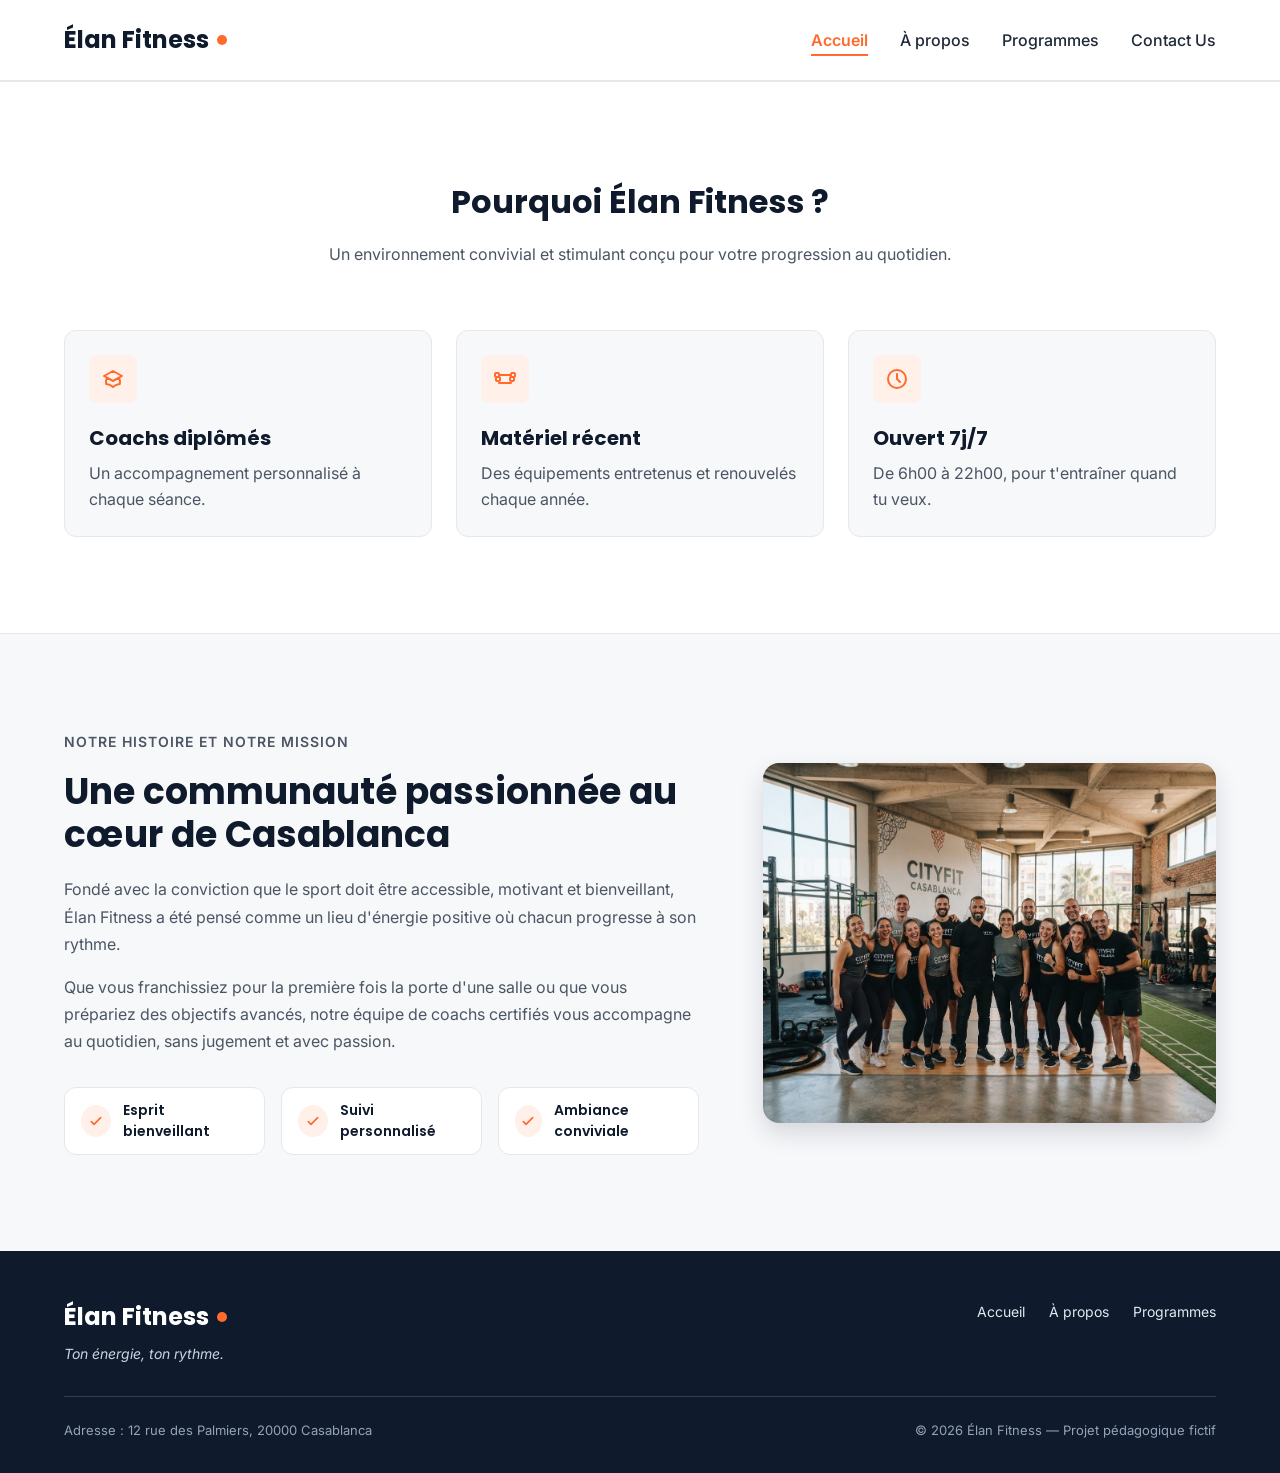
==== elan-fitness/index1.html @ d892dbdd "data" ====
<!DOCTYPE html>
<html lang="fr">

<head>
    <meta charset="UTF-8">
    <meta name="viewport" content="width=device-width, initial-scale=1">
    <meta name="description"
        content="Élan Fitness, salle de sport à Casablanca : musculation, yoga, cardio et boxe fitness avec des coachs diplômés. Réservez votre cours d'essai gratuit.">
    <title>Élan Fitness | Salle de sport à Casablanca</title>

    <link rel="preconnect" href="https://fonts.googleapis.com">
    <link rel="preconnect" href="https://fonts.gstatic.com" crossorigin>
    <link
        href="https://fonts.googleapis.com/css2?family=Inter:wght@400;500;600&family=Poppins:wght@600;700;800&display=swap"
        rel="stylesheet">

    <link rel="stylesheet" href="style.css">
    <link rel="stylesheet" href="style2.css">
</head>

<body>
    <header class="en-tete">
        <div class="conteneur en-tete-contenu">
            <a href="#accueil" class="logo">Élan Fitness</a>

            <nav aria-label="Navigation principale">
                <ul class="menu">
                    <li><a href="index.html" class="lien-actif">Accueil</a></li>
                    <li><a href="index1.html">À propos</a></li>
                    <li><a href="index2.html">Programmes</a></li>
                    <li><a href="index3.html">Contact Us</a></li>
                </ul>
            </nav>
        </div>
    </header>
    <section class="section section-blanche">
        <div class="conteneur">

            <div class="section-titre">
                <h2>Pourquoi Élan Fitness ?</h2>
                <p>Un environnement convivial et stimulant conçu pour votre progression au quotidien.</p>
            </div>

            <div class="cartes">
                <article class="carte carte-avantage">
                    <div class="icone"><img src="img/icone-coach.svg" alt=""></div>
                    <h3>Coachs diplômés</h3>
                    <p>Un accompagnement personnalisé à chaque séance.</p>
                </article>

                <article class="carte carte-avantage">
                    <div class="icone"><img src="img/icone-materiel.svg" alt=""></div>
                    <h3>Matériel récent</h3>
                    <p>Des équipements entretenus et renouvelés chaque année.</p>
                </article>

                <article class="carte carte-avantage">
                    <div class="icone"><img src="img/icone-horloge.svg" alt=""></div>
                    <h3>Ouvert 7j/7</h3>
                    <p>De 6h00 à 22h00, pour t'entraîner quand tu veux.</p>
                </article>
            </div>
        </div>
    </section>
    <section id="a-propos" class="section">
        <div class="conteneur apropos-contenu">

            <div class="apropos-texte">
                <p class="sur-titre">Notre histoire et notre mission</p>
                <h2>Une communauté passionnée au cœur de Casablanca</h2>
                <p>
                    Fondé avec la conviction que le sport doit être accessible, motivant et bienveillant,
                    Élan Fitness a été pensé comme un lieu d'énergie positive où chacun progresse à son rythme.
                </p>
                <p>
                    Que vous franchissiez pour la première fois la porte d'une salle ou que vous prépariez des
                    objectifs avancés, notre équipe de coachs certifiés vous accompagne au quotidien, sans
                    jugement et avec passion.
                </p>

                <ul class="valeurs">
                    <li class="valeur">
                        <div class="icone icone-petite"><img src="img/icone-check.svg" alt=""></div>
                        <span>Esprit bienveillant</span>
                    </li>
                    <li class="valeur">
                        <div class="icone icone-petite"><img src="img/icone-check.svg" alt=""></div>
                        <span>Suivi personnalisé</span>
                    </li>
                    <li class="valeur">
                        <div class="icone icone-petite"><img src="img/icone-check.svg" alt=""></div>
                        <span>Ambiance conviviale</span>
                    </li>
                </ul>
            </div>
            <img class="apropos-image" src="img/equipe.jpg"
                alt="L'équipe de coachs d'Élan Fitness réunie dans la salle">
        </div>
    </section>
    <footer class="pied-de-page">
        <div class="conteneur">

            <div class="pied-haut">
                <div>
                    <p class="logo logo-clair">Élan Fitness</p>
                    <p class="slogan">Ton énergie, ton rythme.</p>
                </div>

                <nav aria-label="Navigation du pied de page">
                    <ul class="menu menu-pied">
                        <li><a href="#accueil">Accueil</a></li>
                        <li><a href="#a-propos">À propos</a></li>
                        <li><a href="#programmes">Programmes</a></li>
                    </ul>
                </nav>
            </div>

            <div class="pied-bas">
                <p>Adresse : 12 rue des Palmiers, 20000 Casablanca</p>
                <p>&copy; 2026 Élan Fitness — Projet pédagogique fictif</p>
            </div>

        </div>
    </footer>
</body>

</html>
---- elan-fitness/style.css ----
* {
  box-sizing: border-box;
  margin: 0;
  padding: 0;
}

html {
  scroll-behavior: smooth;
}

body {
  font-family: 'Inter', Arial, sans-serif;
  font-size: 16px;
  line-height: 1.5;
  color: #1F2937;
  background-color: #F7F8FA;
}

h1, h2, h3, h4 {
  font-family: 'Poppins', Arial, sans-serif;
  color: #0F1B2D;
}

a {
  color: inherit;
  text-decoration: none;
}

ul {
  list-style: none;
}

img {
  display: block;
  max-width: 100%;
}

a:focus-visible,
button:focus-visible {
  outline: 3px solid #FF6B2C;
  outline-offset: 2px;
}

.conteneur {
  width: 100%;
  max-width: 1200px;
  margin: 0 auto;
  padding: 0 24px;
}

.section {
  padding: 96px 0;
}

.section-blanche {
  background-color: #FFFFFF;
  border-top: 1px solid #E5E7EB;
  border-bottom: 1px solid #E5E7EB;
}

.section-titre {
  max-width: 640px;
  margin: 0 auto 64px;
  text-align: center;
}

.section-titre h2 {
  font-size: 32px;
  margin-bottom: 16px;
}

.section-titre h3 {
  font-size: 26px;
  margin-bottom: 12px;
}

.section-titre p {
  color: #4B5563;
}

.sur-titre {
  font-size: 14px;
  font-weight: 600;
  color: #FF6B2C;
  text-transform: uppercase;
  letter-spacing: 1px;
  margin-bottom: 12px;
}

.bouton {
  display: inline-block;
  padding: 14px 28px;
  border-radius: 8px;
  font-size: 16px;
  font-weight: 600;
  text-align: center;
  cursor: pointer;
}

.bouton-principal {
  background-color: #FF6B2C;
  border: 1px solid #FF6B2C;
  color: #FFFFFF;
}

.bouton-principal:hover {
  background-color: #F05817;
}

.bouton-secondaire {
  background-color: #FFFFFF;
  border: 1px solid #0F1B2D;
  color: #0F1B2D;
}

.bouton-secondaire:hover {
  background-color: #F3F4F6;
}

.cartes {
  display: flex;
  gap: 24px;
}

.carte {
  flex: 1;
  background-color: #FFFFFF;
  border: 1px solid #E5E7EB;
  border-radius: 12px;
  box-shadow: 0 1px 3px rgba(15, 27, 45, 0.08);
}

.icone {
  width: 48px;
  height: 48px;
  background-color: #FFF0EA;
  border-radius: 8px;
  display: flex;
  align-items: center;
  justify-content: center;
}

.icone img {
  width: 24px;
  height: 24px;
}

.icone-petite {
  width: 32px;
  height: 32px;
  border-radius: 50%;
}

.icone-petite img {
  width: 16px;
  height: 16px;
}

.en-tete {
  position: sticky;
  top: 0;
  z-index: 10;
  background-color: #FFFFFF;
  border-bottom: 1px solid #E5E7EB;
}

.en-tete-contenu {
  height: 80px;
  display: flex;
  align-items: center;
  justify-content: space-between;
}

.logo {
  display: flex;
  align-items: center;
  font-family: 'Poppins', Arial, sans-serif;
  font-size: 24px;
  font-weight: 700;
  color: #0F1B2D;
}

.logo::after {
  content: "";
  width: 10px;
  height: 10px;
  margin-left: 8px;
  background-color: #FF6B2C;
  border-radius: 50%;
}

.menu {
  display: flex;
  gap: 32px;
}

.menu a {
  font-weight: 500;
  padding-bottom: 4px;
  border-bottom: 2px solid transparent;
}

.menu a:hover {
  color: #FF6B2C;
}

.menu .lien-actif {
  color: #FF6B2C;
  font-weight: 600;
  border-bottom-color: #FF6B2C;
}

.hero {
  padding: 64px 0 96px;
}

.hero-contenu {
  display: flex;
  align-items: center;
  gap: 32px;
}

.hero-texte {
  flex: 7;
}

.hero-texte h1 {
  font-size: 48px;
  font-weight: 800;
  line-height: 1.2;
  margin-bottom: 24px;
}

.hero-description {
  max-width: 520px;
  font-size: 18px;
  line-height: 1.6;
  color: #4B5563;
  margin-bottom: 32px;
}

.boutons {
  display: flex;
  flex-wrap: wrap;
  gap: 16px;
}

.hero-image {
  flex: 5;
  min-width: 0;
  height: 400px;
  object-fit: cover;
  border-radius: 16px;
  border: 1px solid #E5E7EB;
  box-shadow: 0 10px 25px rgba(15, 27, 45, 0.15);
}

.chiffres {
  display: flex;
  margin-top: 64px;
  padding: 32px;
  background-color: #FFFFFF;
  border: 1px solid #E5E7EB;
  border-radius: 12px;
  box-shadow: 0 1px 3px rgba(15, 27, 45, 0.08);
}

.chiffre {
  flex: 1;
  text-align: center;
  font-weight: 500;
  color: #0F1B2D;
}

.chiffre + .chiffre {
  border-left: 1px solid #E5E7EB;
}

.chiffre-nombre {
  font-family: 'Poppins', Arial, sans-serif;
  font-size: 36px;
  font-weight: 800;
  color: #FF6B2C;
}

.carte-avantage {
  padding: 24px;
  background-color: #F7F8FA;
  box-shadow: none;
}

.carte-avantage .icone {
  margin-bottom: 20px;
}

.carte-avantage h3 {
  font-size: 20px;
  margin-bottom: 8px;
}

.carte-avantage p {
  color: #4B5563;
  line-height: 1.6;
}

.apropos-contenu {
  display: flex;
  align-items: center;
  gap: 64px;
}

.apropos-texte {
  flex: 7;
}

.apropos-texte h2 {
  font-size: 36px;
  line-height: 1.2;
  margin-bottom: 20px;
}

.apropos-texte p {
  color: #4B5563;
  line-height: 1.7;
  margin-bottom: 16px;
}

.valeurs {
  display: flex;
  gap: 16px;
  margin-top: 32px;
}

.valeur {
  flex: 1;
  display: flex;
  align-items: center;
  gap: 12px;
  padding: 12px 16px;
  background-color: #FFFFFF;
  border: 1px solid #E5E7EB;
  border-radius: 12px;
  font-family: 'Poppins', Arial, sans-serif;
  font-size: 14px;
  font-weight: 600;
  color: #0F1B2D;
}

.apropos-image {
  flex: 5;
  min-width: 0;
  height: 360px;
  object-fit: cover;
  border-radius: 16px;
  box-shadow: 0 10px 25px rgba(15, 27, 45, 0.15);
}

.carte-programme {
  display: flex;
  flex-direction: column;
  overflow: hidden;
}

.carte-programme > img {
  width: 100%;
  height: 200px;
  object-fit: cover;
}

.programme-corps {
  flex: 1;
  display: flex;
  flex-direction: column;
  padding: 20px;
}

.programme-corps h3 {
  font-size: 20px;
  margin-bottom: 8px;
}

.programme-corps p {
  font-size: 15px;
  color: #4B5563;
}

.etiquette {
  align-self: flex-start;
  padding: 4px 10px;
  margin-bottom: 12px;
  border-radius: 6px;
  font-size: 12px;
  font-weight: 600;
}

.etiquette-orange {
  background-color: #FFEDE5;
  color: #C2410C;
}

.etiquette-bleue {
  background-color: #DBEAFE;
  color: #1D4ED8;
}

.etiquette-verte {
  background-color: #D1FAE5;
  color: #047857;
}

.programme-corps .duree {
  display: flex;
  align-items: center;
  gap: 8px;
  margin-top: auto;
  padding-top: 16px;
  border-top: 1px solid #E5E7EB;
  font-size: 13px;
  font-weight: 600;
  color: #0F1B2D;
}

.programme-corps h3 + p {
  margin-bottom: 16px;
}

.duree img {
  width: 16px;
  height: 16px;
}

.formules {
  margin-top: 96px;
}

.formule {
  position: relative;
  display: flex;
  flex-direction: column;
  padding: 28px;
}

.formule h4 {
  font-size: 20px;
}

.prix {
  margin: 8px 0 16px;
  font-family: 'Poppins', Arial, sans-serif;
  font-size: 30px;
  font-weight: 800;
  color: #FF6B2C;
}

.prix span {
  font-family: 'Inter', Arial, sans-serif;
  font-size: 16px;
  font-weight: 500;
  color: #4B5563;
}

.prix-note {
  margin: -8px 0 16px;
  font-size: 13px;
  color: #4B5563;
}

.formule-liste {
  flex: 1;
  margin-bottom: 24px;
}

.formule-liste li {
  padding-left: 28px;
  margin-bottom: 12px;
  font-size: 15px;
  background-image: url('img/icone-check.svg');
  background-repeat: no-repeat;
  background-position: left center;
  background-size: 16px;
}

.formule .bouton {
  display: block;
}

.formule-populaire {
  border: 2px solid #FF6B2C;
  box-shadow: 0 10px 25px rgba(255, 107, 44, 0.2);
}

.badge-populaire {
  position: absolute;
  top: -14px;
  left: 50%;
  transform: translateX(-50%);
  padding: 4px 14px;
  background-color: #FF6B2C;
  border-radius: 999px;
  font-size: 12px;
  font-weight: 700;
  text-transform: uppercase;
  color: #FFFFFF;
}

.pied-de-page {
  padding: 48px 0 32px;
  background-color: #0F1B2D;
  color: #FFFFFF;
}

.pied-haut {
  display: flex;
  justify-content: space-between;
  align-items: flex-start;
  padding-bottom: 32px;
  border-bottom: 1px solid rgba(255, 255, 255, 0.15);
}

.logo-clair {
  color: #FFFFFF;
}

.slogan {
  margin-top: 8px;
  font-size: 14px;
  font-style: italic;
  color: #CBD5E1;
}

.menu-pied {
  gap: 24px;
}

.menu-pied a {
  font-size: 14px;
  font-weight: 400;
  color: #E2E8F0;
}

.pied-bas {
  display: flex;
  justify-content: space-between;
  margin-top: 24px;
  font-size: 13px;
  color: #94A3B8;
}
---- elan-fitness/style2.css ----
* {
    box-sizing: border-box;
    margin: 0;
    padding: 0;
}

html {
    scroll-behavior: smooth;
}

.pied-de-page {
    padding: 48px 0 32px;
    background-color: #0F1B2D;
    color: #FFFFFF;
    position: relative;
    bottom: 0;
    width: 100%;

}

.pied-haut {
    display: flex;
    justify-content: space-between;
    align-items: flex-start;
    padding-bottom: 32px;
    border-bottom: 1px solid rgba(255, 255, 255, 0.15);
}

.logo-clair {
    color: #FFFFFF;
}

.slogan {
    margin-top: 8px;
    font-size: 14px;
    font-style: italic;
    color: #CBD5E1;
}

.menu-pied {
    gap: 24px;
}

.menu-pied a {
    font-size: 14px;
    font-weight: 400;
    color: #E2E8F0;
}

.pied-bas {
    display: flex;
    justify-content: space-between;
    margin-top: 24px;
    font-size: 13px;
    color: #94A3B8;
}
form{
    border: solid 2px red;
    margin-bottom: 50px;
    text-align: center;
}
textarea{
    border : solid 1px red;
}
label {
    display: block;
    margin: 10px 30px;
}

textarea,
input {
    margin: 10px 0 10px 0;
    border: solid 2px black;
    text-align: center;
}

button {
    margin-left: 7.5%;
    margin-bottom: 10px;
    padding: 5px 5px 5px 5px;
}
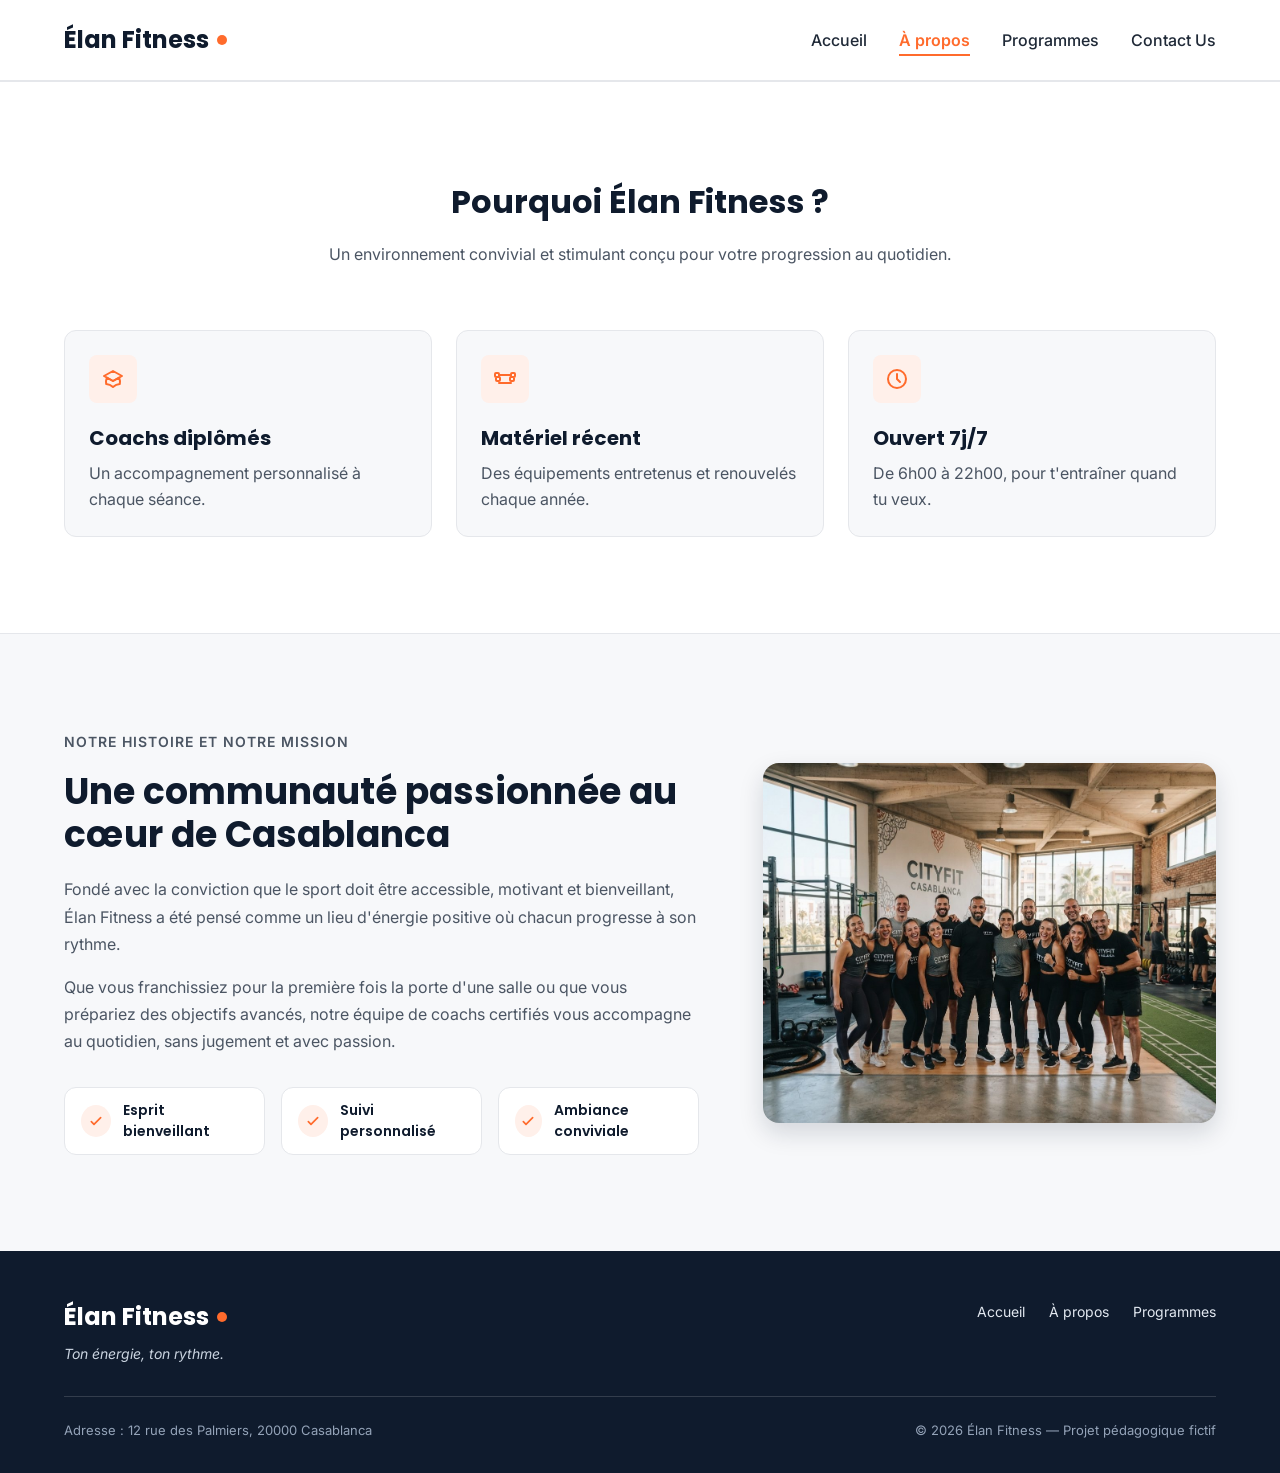
==== commit f0bdfbfe: "elan-fitness-project" ====
--- a/elan-fitness/index1.html
+++ b/elan-fitness/index1.html
@@ -25,8 +25,8 @@
 
             <nav aria-label="Navigation principale">
                 <ul class="menu">
-                    <li><a href="index.html" class="lien-actif">Accueil</a></li>
-                    <li><a href="index1.html">À propos</a></li>
+                    <li><a href="index.html">Accueil</a></li>
+                    <li><a href="index1.html" class="lien-actif">À propos</a></li>
                     <li><a href="index2.html">Programmes</a></li>
                     <li><a href="index3.html">Contact Us</a></li>
                 </ul>
--- a/elan-fitness/style2.css
+++ b/elan-fitness/style2.css
@@ -54,28 +54,76 @@
     font-size: 13px;
     color: #94A3B8;
 }
-form{
-    border: solid 2px red;
+
+form {
+    border: 1px solid cadetblue;
+    border-top: 2px solid rgb(43, 107, 109);
+    border-radius: 30px;
+    width: 50%;
+    margin-top: 20px;
     margin-bottom: 50px;
+    margin-left: 25%;
     text-align: center;
+    padding-top: 20px;
+    padding-bottom: 20px;
 }
-textarea{
-    border : solid 1px red;
+
+form textarea {
+    display: block;
+    position: relative;
+    left: 25%;
+    margin-bottom: 20px;
+    padding: 7px 7px 7px 7px;
+    width: 300px;
+    height: 150px;
+    color: cadetblue;
+    font-family: 'Courier New', Courier, monospace;
 }
+
+input {
+    padding: 5px 5px 5px 5px;
+    color: cadetblue;
+    font-family: 'Courier New', Courier, monospace;
+}
+
+h3 {
+    margin-bottom: 20px;
+}
+
 label {
     display: block;
     margin: 10px 30px;
+    font-family: 'Courier New', Courier, monospace;
+    font-weight: 900;
+    color: cadetblue;
 }
 
 textarea,
 input {
     margin: 10px 0 10px 0;
-    border: solid 2px black;
+    border: solid 2px white;
     text-align: center;
 }
 
-button {
-    margin-left: 7.5%;
+form button {
+    margin-left: 5%;
     margin-bottom: 10px;
-    padding: 5px 5px 5px 5px;
+    padding: 7px 7px 7px 7px;
+    background-color: cadetblue;
+    transition: background-color 0.5s;
+    border: solid 1px cadetblue;
+    font-family: 'Courier New', Courier, monospace;
+    font-weight: 700;
+    font-size: 16.5px;
+    color: white;
+    position: relative;
+    right: 20px;
+
+}
+
+button:hover {
+    background-color: white;
+    color: cadetblue;
+    font-weight: 700;
+    font-family: 'Courier New', Courier, monospace;
 }
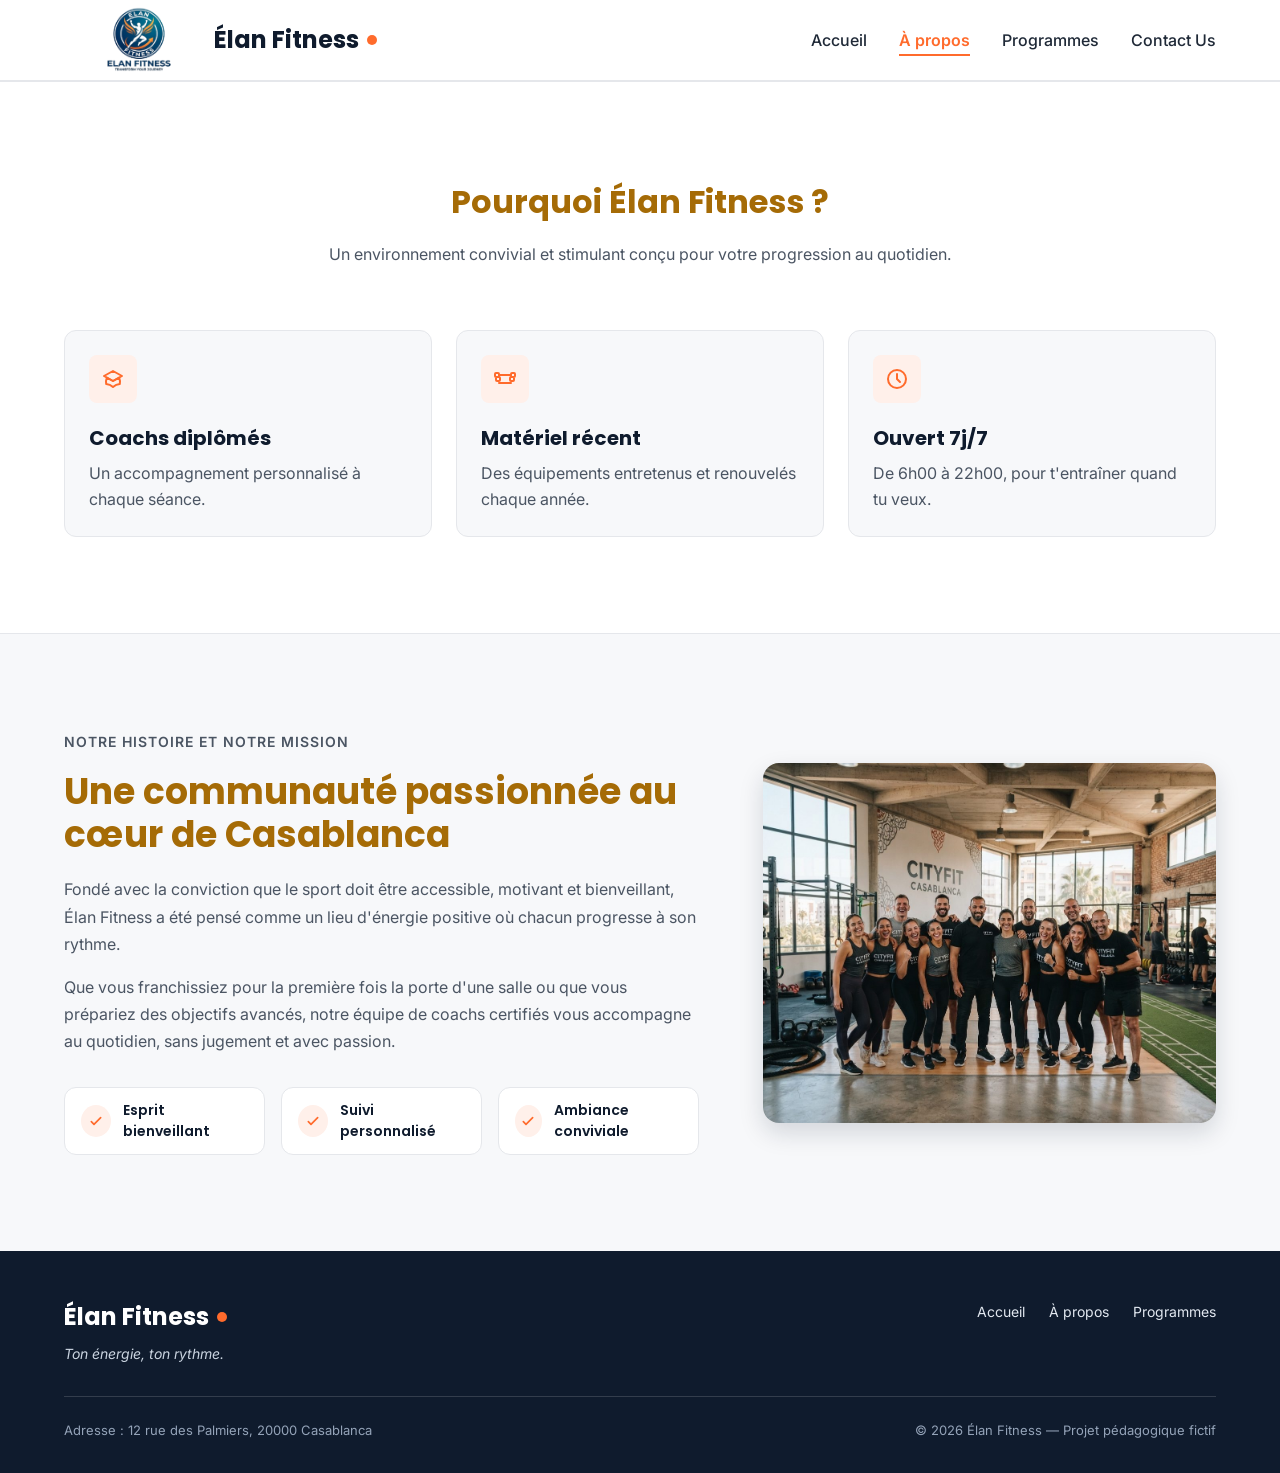
==== commit 13cc1af5: "data" ====
--- a/elan-fitness/index1.html
+++ b/elan-fitness/index1.html
@@ -21,7 +21,7 @@
 <body>
     <header class="en-tete">
         <div class="conteneur en-tete-contenu">
-            <a href="#accueil" class="logo">Élan Fitness</a>
+            <a href="index.html" class="logo"><img src="img/Gemini_Generated_Image_91cil91cil91cil9-removebg-preview.png"alt="image">Élan Fitness</a>
 
             <nav aria-label="Navigation principale">
                 <ul class="menu">
--- a/elan-fitness/style2.css
+++ b/elan-fitness/style2.css
@@ -56,8 +56,8 @@
 }
 
 form {
-    border: 1px solid cadetblue;
-    border-top: 2px solid rgb(43, 107, 109);
+    border: orange solid;
+    box-shadow: 7px 7px 7px 7px;
     border-radius: 30px;
     width: 50%;
     margin-top: 20px;
@@ -66,36 +66,52 @@
     text-align: center;
     padding-top: 20px;
     padding-bottom: 20px;
-}
+    background-image: linear-gradient(rgb(232, 201, 189, 1) 0% 50%, rgb(228, 188, 115, 0.5));
+}
+
 
 form textarea {
-    display: block;
-    position: relative;
-    left: 25%;
     margin-bottom: 20px;
     padding: 7px 7px 7px 7px;
     width: 300px;
     height: 150px;
-    color: cadetblue;
-    font-family: 'Courier New', Courier, monospace;
-}
-
+    color: orange;
+    font-family: 'Courier New', Courier, monospace;
+    cursor: pointer;
+    transition: ease-in 1s;
+}
+
+textarea:hover {
+    width: 400px;
+}
 input {
     padding: 5px 5px 5px 5px;
-    color: cadetblue;
-    font-family: 'Courier New', Courier, monospace;
-}
-
-h3 {
+    color: orange;
+    font-family: 'Courier New', Courier, monospace;
+    width: 250px;
+    height: 40px;
+    cursor: pointer;
+    transition: 1s ease-in;
+}
+
+input:hover {
+    width: 300px;
+}
+
+h2 {
     margin-bottom: 20px;
+    color: rgb(165, 107, 6);
+    font-size: 2.5rem;
+    margin-bottom: 50px;
 }
 
 label {
     display: block;
+    font-size: 20px;
     margin: 10px 30px;
-    font-family: 'Courier New', Courier, monospace;
+    font-family: 'Segoe UI', Tahoma, Geneva, Verdana, sans-serif;
     font-weight: 900;
-    color: cadetblue;
+    color: rgb(255, 89, 0);
 }
 
 textarea,
@@ -106,24 +122,79 @@
 }
 
 form button {
-    margin-left: 5%;
+    display: block;
+    margin-left: 265px;
     margin-bottom: 10px;
     padding: 7px 7px 7px 7px;
-    background-color: cadetblue;
+    background-color: orange;
     transition: background-color 0.5s;
-    border: solid 1px cadetblue;
+    border: solid 1px orange;
     font-family: 'Courier New', Courier, monospace;
     font-weight: 700;
     font-size: 16.5px;
     color: white;
     position: relative;
     right: 20px;
-
+    width: 125px;
+    cursor: pointer;
+    transition: 1s ease-in;
 }
 
 button:hover {
     background-color: white;
-    color: cadetblue;
+    color: orange;
     font-weight: 700;
     font-family: 'Courier New', Courier, monospace;
-}+}
+
+input:focus,
+textarea:focus {
+    outline: none;
+    border: solid 1.5px orange;
+}
+
+#last-div {
+    margin-top: 10px;
+    margin-right: 20px;
+}
+
+.fa-brands {
+    font-size: 25px;
+    margin-left: 8px;
+    width: 40px;
+    height: 40px;
+    padding-top: 10px;
+    border-radius: 20px;
+    cursor: pointer;
+    transition: 1s ease-in;
+}
+
+.fa-youtube {
+    color: red;
+}
+
+.fa-facebook {
+    color: blue;
+}
+
+.fa-instagram {
+    color: palevioletred;
+}
+
+.fa-youtube:hover {
+    background-color: red;
+    color: white;
+}
+
+.fa-facebook:hover {
+    background-color: blue;
+    color: white;
+}
+
+.fa-instagram:hover {
+    background-color: rgb(226, 76, 101);
+    color: white;
+}
+.logo img{
+    width: 150px;
+}
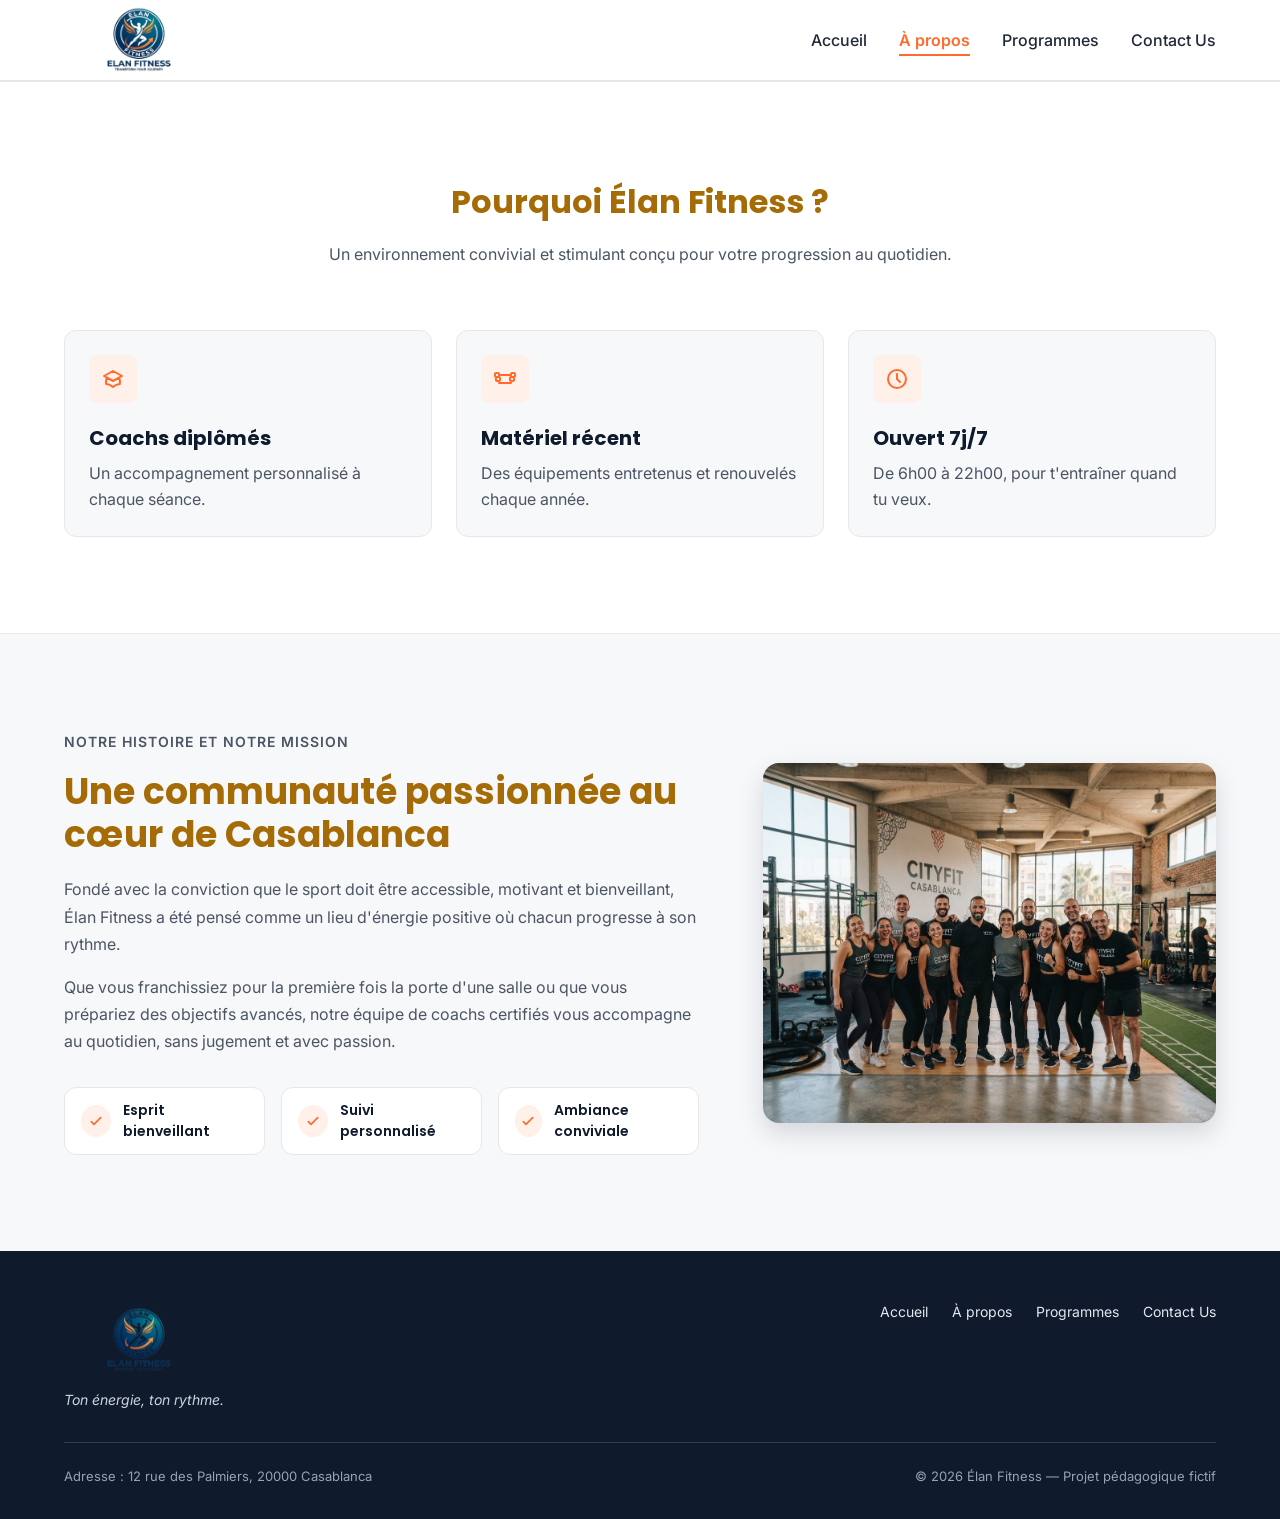
==== commit 0e33fa14: "data" ====
--- a/elan-fitness/index1.html
+++ b/elan-fitness/index1.html
@@ -21,8 +21,8 @@
 <body>
     <header class="en-tete">
         <div class="conteneur en-tete-contenu">
-            <a href="index.html" class="logo"><img src="img/Gemini_Generated_Image_91cil91cil91cil9-removebg-preview.png"alt="image">Élan Fitness</a>
-
+            <a href="index.html" class="logo"><img
+                    src="img/Gemini_Generated_Image_91cil91cil91cil9-removebg-preview.png" alt="image"></a>
             <nav aria-label="Navigation principale">
                 <ul class="menu">
                     <li><a href="index.html">Accueil</a></li>
@@ -102,15 +102,17 @@
 
             <div class="pied-haut">
                 <div>
-                    <p class="logo logo-clair">Élan Fitness</p>
+                    <a href="index.html" class="logo"><img
+                            src="img/Gemini_Generated_Image_91cil91cil91cil9-removebg-preview.png" alt="image"></a>
                     <p class="slogan">Ton énergie, ton rythme.</p>
                 </div>
 
                 <nav aria-label="Navigation du pied de page">
                     <ul class="menu menu-pied">
-                        <li><a href="#accueil">Accueil</a></li>
-                        <li><a href="#a-propos">À propos</a></li>
-                        <li><a href="#programmes">Programmes</a></li>
+                        <li><a href="index.html">Accueil</a></li>
+                        <li><a href="index1.html">À propos</a></li>
+                        <li><a href="index2.html">Programmes</a></li>
+                        <li><a href="index3.html">Contact Us</a></li>
                     </ul>
                 </nav>
             </div>
--- a/elan-fitness/style.css
+++ b/elan-fitness/style.css
@@ -180,14 +180,7 @@
   color: #0F1B2D;
 }
 
-.logo::after {
-  content: "";
-  width: 10px;
-  height: 10px;
-  margin-left: 8px;
-  background-color: #FF6B2C;
-  border-radius: 50%;
-}
+
 
 .menu {
   display: flex;
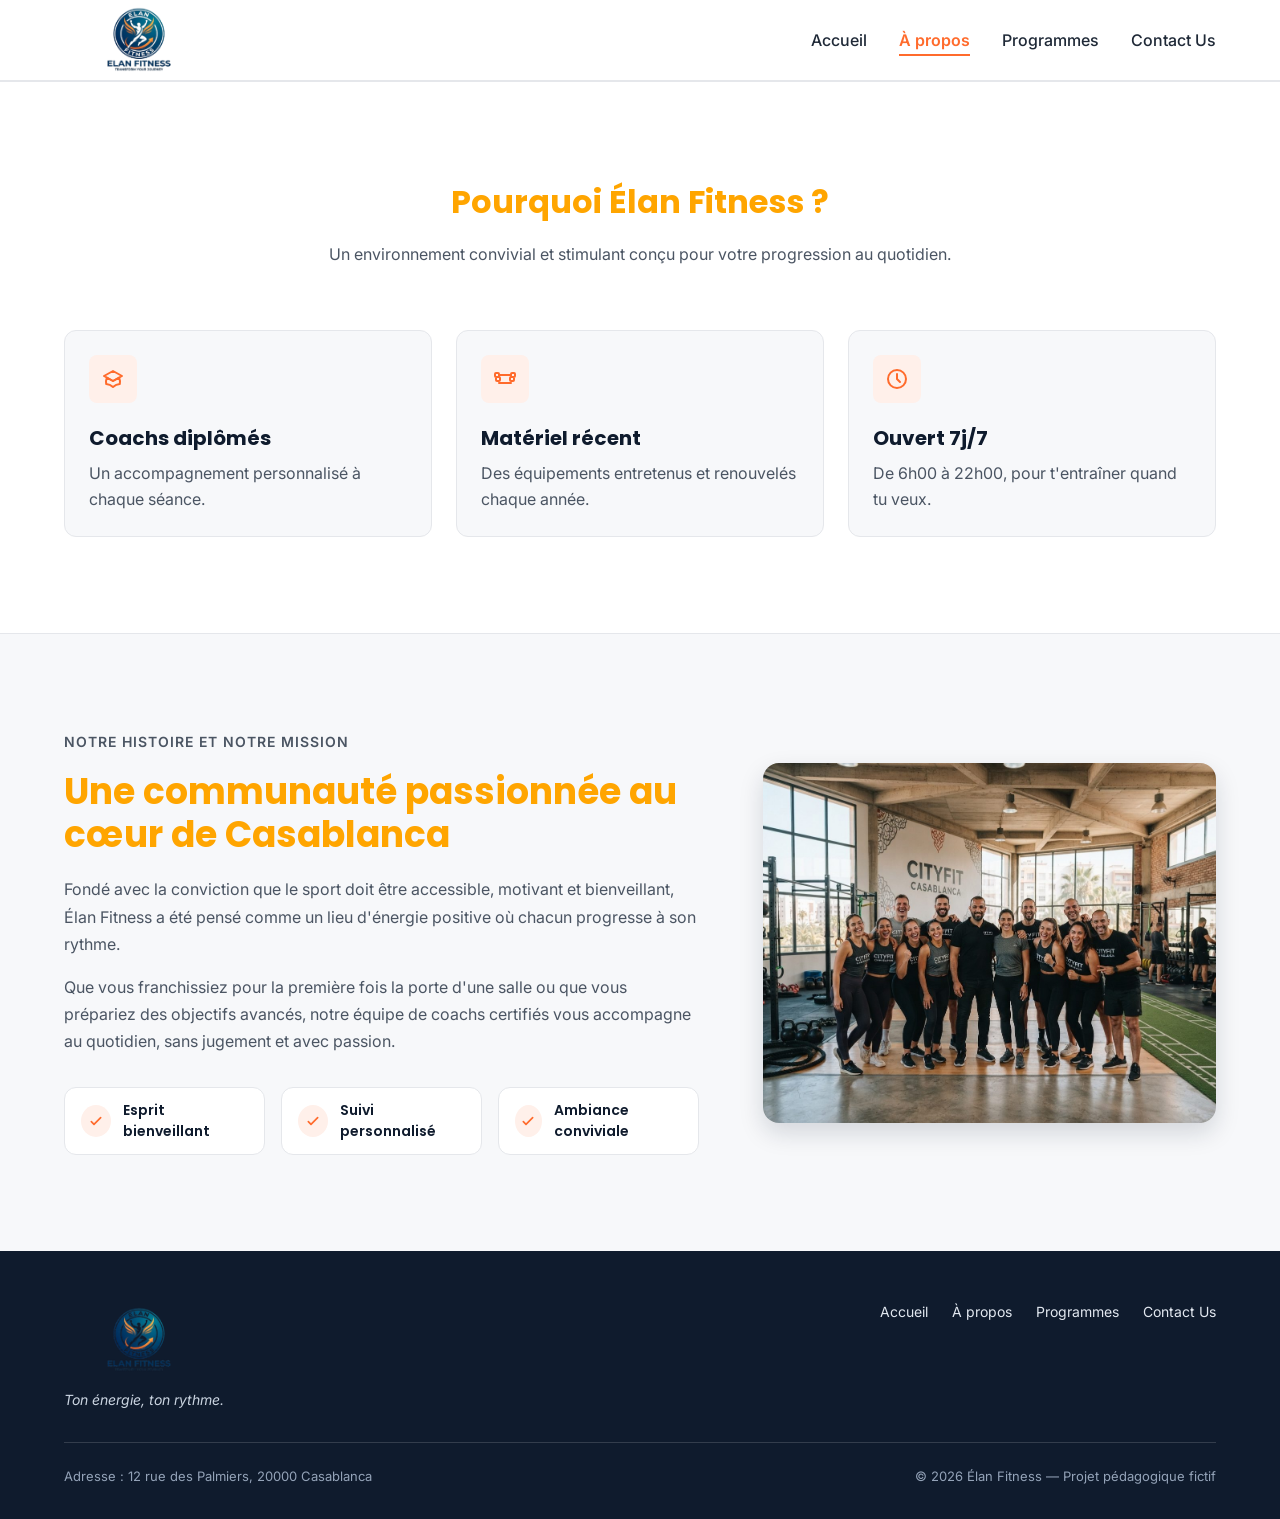
==== commit 2c73b01d: "data" ====
--- a/elan-fitness/index1.html
+++ b/elan-fitness/index1.html
@@ -107,7 +107,7 @@
                     <p class="slogan">Ton énergie, ton rythme.</p>
                 </div>
 
-                <nav aria-label="Navigation du pied de page">
+                <nav aria-label="Navigation du pied de page" class="nav">
                     <ul class="menu menu-pied">
                         <li><a href="index.html">Accueil</a></li>
                         <li><a href="index1.html">À propos</a></li>
--- a/elan-fitness/style.css
+++ b/elan-fitness/style.css
@@ -6,6 +6,14 @@
 
 html {
   scroll-behavior: smooth;
+}
+
+html,
+body {
+  width: 100%;
+  margin: 0;
+  padding: 0;
+  overflow-x: hidden;
 }
 
 body {
@@ -16,7 +24,10 @@
   background-color: #F7F8FA;
 }
 
-h1, h2, h3, h4 {
+h1,
+h2,
+h3,
+h4 {
   font-family: 'Poppins', Arial, sans-serif;
   color: #0F1B2D;
 }
@@ -265,7 +276,7 @@
   color: #0F1B2D;
 }
 
-.chiffre + .chiffre {
+.chiffre+.chiffre {
   border-left: 1px solid #E5E7EB;
 }
 
@@ -354,7 +365,7 @@
   overflow: hidden;
 }
 
-.carte-programme > img {
+.carte-programme>img {
   width: 100%;
   height: 200px;
   object-fit: cover;
@@ -413,7 +424,7 @@
   color: #0F1B2D;
 }
 
-.programme-corps h3 + p {
+.programme-corps h3+p {
   margin-bottom: 16px;
 }
 
@@ -500,6 +511,7 @@
   padding: 48px 0 32px;
   background-color: #0F1B2D;
   color: #FFFFFF;
+  width: 100%;
 }
 
 .pied-haut {
@@ -537,4 +549,4 @@
   margin-top: 24px;
   font-size: 13px;
   color: #94A3B8;
-}
+}
--- a/elan-fitness/style2.css
+++ b/elan-fitness/style2.css
@@ -56,9 +56,6 @@
 }
 
 form {
-    border: orange solid;
-    box-shadow: 7px 7px 7px 7px;
-    border-radius: 30px;
     width: 50%;
     margin-top: 20px;
     margin-bottom: 50px;
@@ -66,41 +63,13 @@
     text-align: center;
     padding-top: 20px;
     padding-bottom: 20px;
-    background-image: linear-gradient(rgb(232, 201, 189, 1) 0% 50%, rgb(228, 188, 115, 0.5));
-}
-
-
-form textarea {
-    margin-bottom: 20px;
-    padding: 7px 7px 7px 7px;
-    width: 300px;
-    height: 150px;
-    color: orange;
-    font-family: 'Courier New', Courier, monospace;
-    cursor: pointer;
-    transition: ease-in 1s;
-}
-
-textarea:hover {
-    width: 400px;
-}
-input {
-    padding: 5px 5px 5px 5px;
-    color: orange;
-    font-family: 'Courier New', Courier, monospace;
-    width: 250px;
-    height: 40px;
-    cursor: pointer;
-    transition: 1s ease-in;
-}
-
-input:hover {
-    width: 300px;
+    border: solid 2.5px orange;
+    border-radius: 50px;
 }
 
 h2 {
     margin-bottom: 20px;
-    color: rgb(165, 107, 6);
+    color: orange;
     font-size: 2.5rem;
     margin-bottom: 50px;
 }
@@ -111,33 +80,60 @@
     margin: 10px 30px;
     font-family: 'Segoe UI', Tahoma, Geneva, Verdana, sans-serif;
     font-weight: 900;
-    color: rgb(255, 89, 0);
+    color: orange;
 }
 
 textarea,
 input {
     margin: 10px 0 10px 0;
-    border: solid 2px white;
+    border: solid 1.5px orange;
     text-align: center;
+}
+
+input {
+    padding: 5px 5px 5px 5px;
+    border-radius: 30px;
+    color: orange;
+    font-family: 'Courier New', Courier, monospace;
+    width: 400px;
+    height: 40px;
+    cursor: pointer;
+    transition: 0.5s ease-in-out;
+}
+
+input:hover {
+    width: 300px;
+}
+
+form textarea {
+    margin-bottom: 20px;
+    padding: 7px 7px 7px 7px;
+    width: 500px;
+    height: 150px;
+    color: orange;
+    font-family: 'Courier New', Courier, monospace;
+    cursor: pointer;
+    transition: ease-in 0.5s;
+}
+
+textarea:hover {
+    width: 400px;
 }
 
 form button {
     display: block;
-    margin-left: 265px;
     margin-bottom: 10px;
     padding: 7px 7px 7px 7px;
     background-color: orange;
-    transition: background-color 0.5s;
     border: solid 1px orange;
     font-family: 'Courier New', Courier, monospace;
     font-weight: 700;
     font-size: 16.5px;
     color: white;
-    position: relative;
-    right: 20px;
+    margin: 0 auto 10px;
     width: 125px;
     cursor: pointer;
-    transition: 1s ease-in;
+    transition: 0.5s ease-in;
 }
 
 button:hover {
@@ -150,7 +146,7 @@
 input:focus,
 textarea:focus {
     outline: none;
-    border: solid 1.5px orange;
+    border: solid 2px orange;
 }
 
 #last-div {
@@ -166,8 +162,10 @@
     padding-top: 10px;
     border-radius: 20px;
     cursor: pointer;
-    transition: 1s ease-in;
-}
+    transition: 0.5s ease-in;
+}
+
+
 
 .fa-youtube {
     color: red;
@@ -195,6 +193,41 @@
     background-color: rgb(226, 76, 101);
     color: white;
 }
-.logo img{
+
+.logo img {
     width: 150px;
 }
+
+@media (min-width: 350px) and (max-width: 768px) {
+    form textarea {
+        border-radius: 30px;
+        width: 300px;
+        cursor: pointer;
+        transition: 0.5s ease-in;
+    }
+
+    form textarea:hover {
+        width: 325px;
+    }
+
+    input {
+        width: 250px;
+    }
+
+    form {
+        display: flex;
+        border: none;
+        flex-direction: column;
+        width: 80%;
+        box-sizing: border-box;
+        margin: 0 auto;
+    }
+   a{
+    width: 100px;
+    font-size: 12px;
+   }
+   li a {
+    font-size: 0px;
+   }
+   
+}
